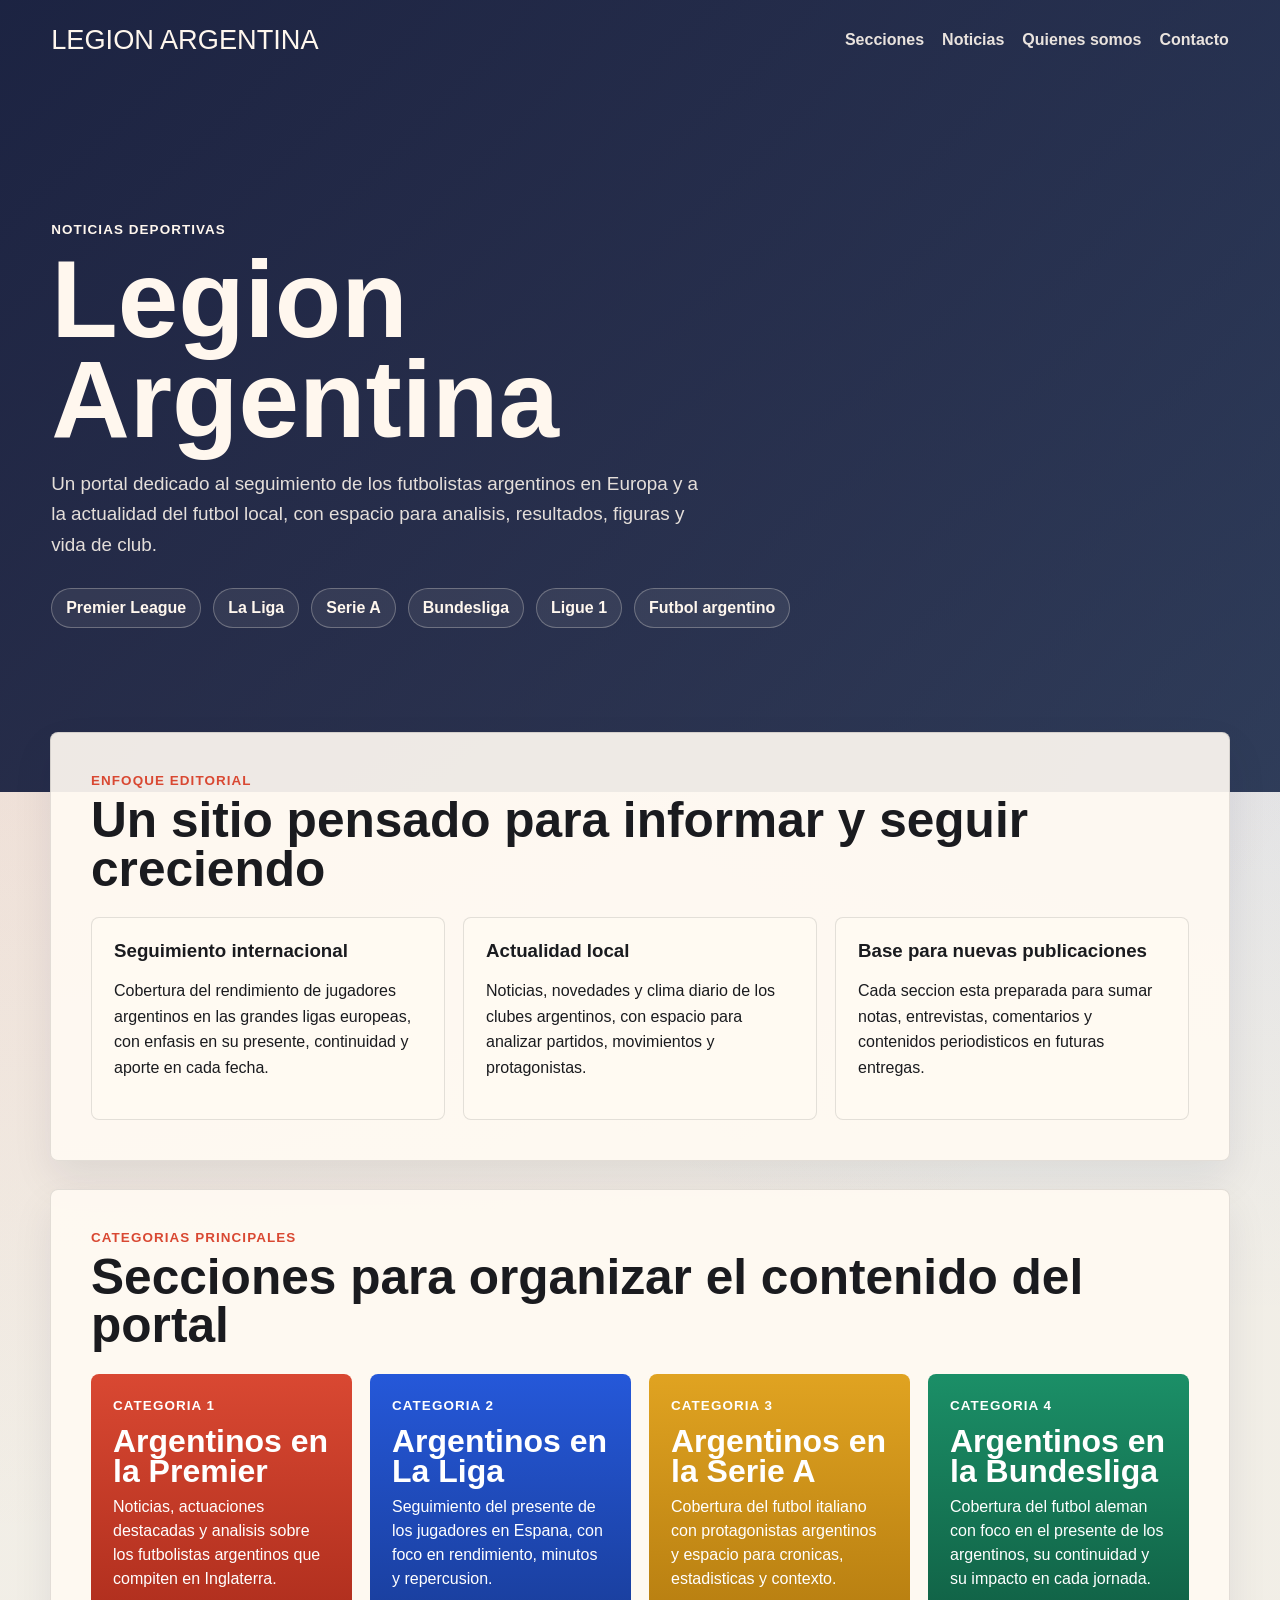
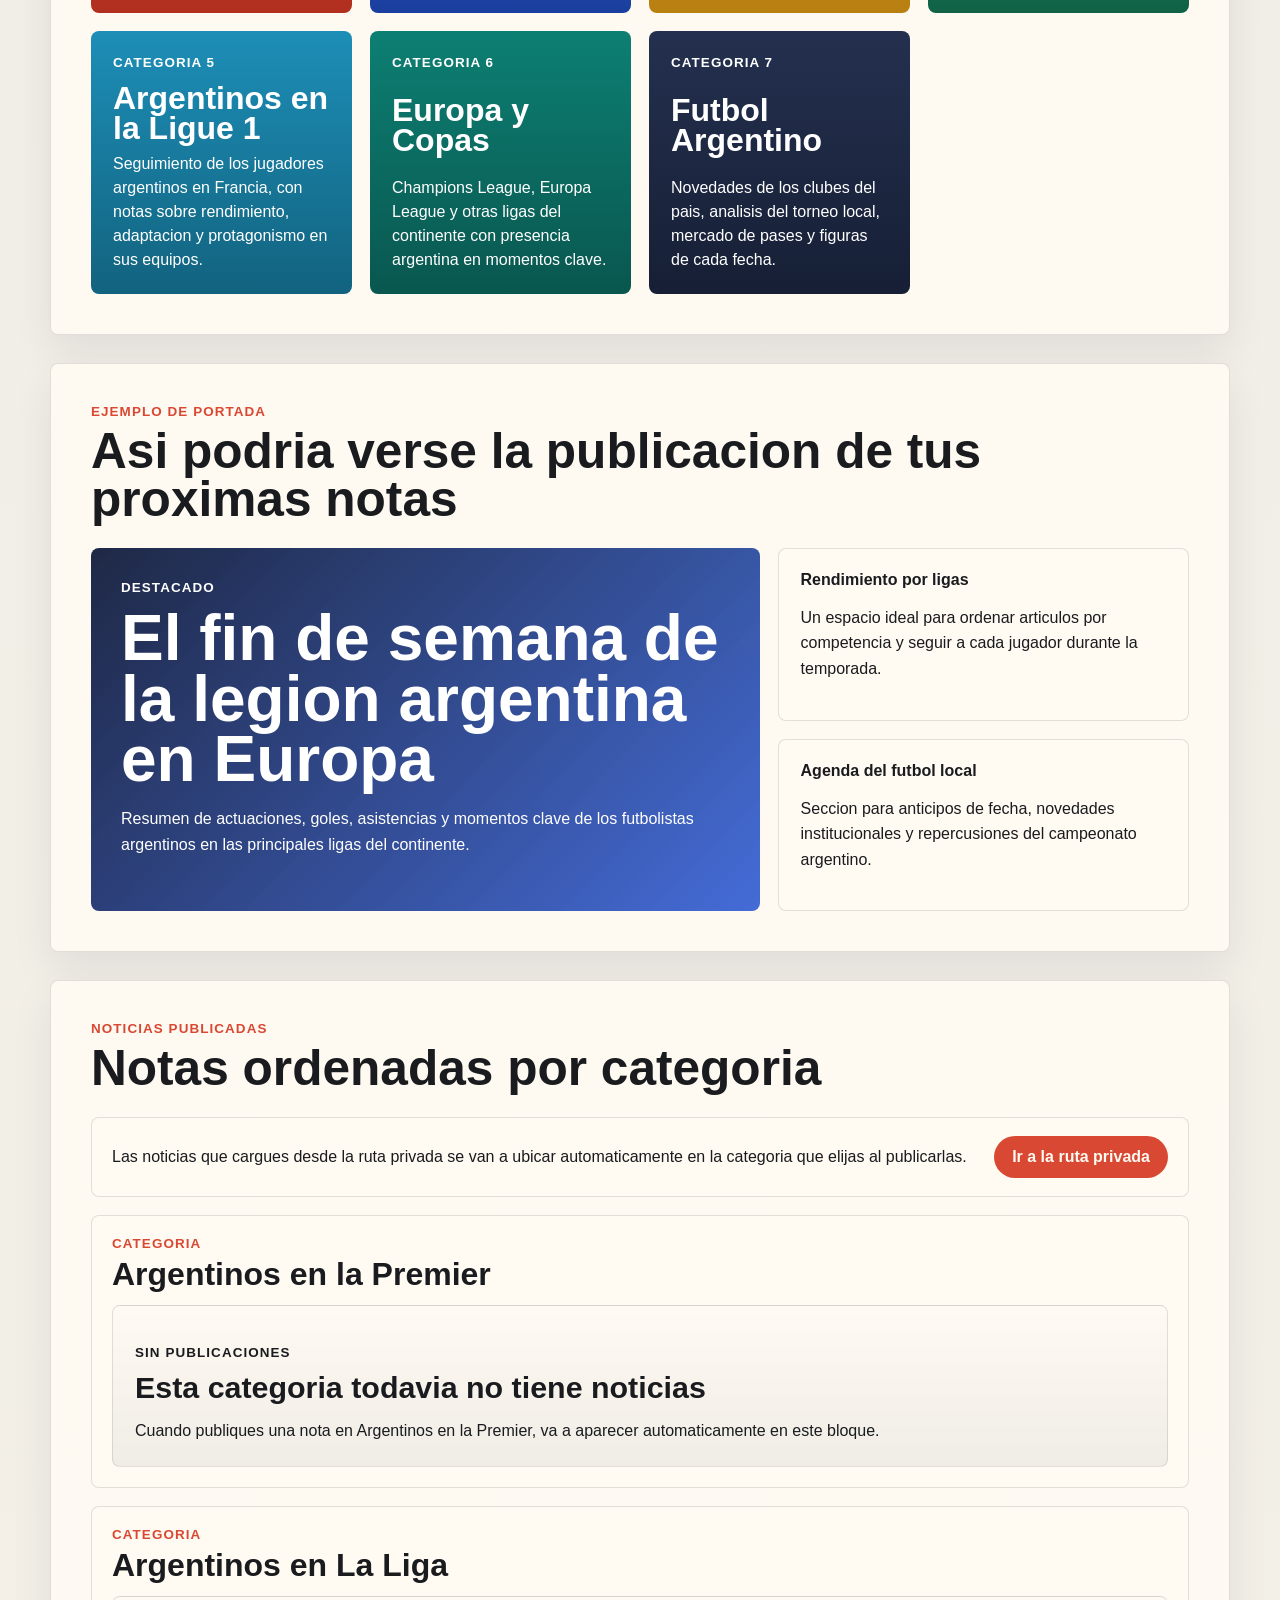
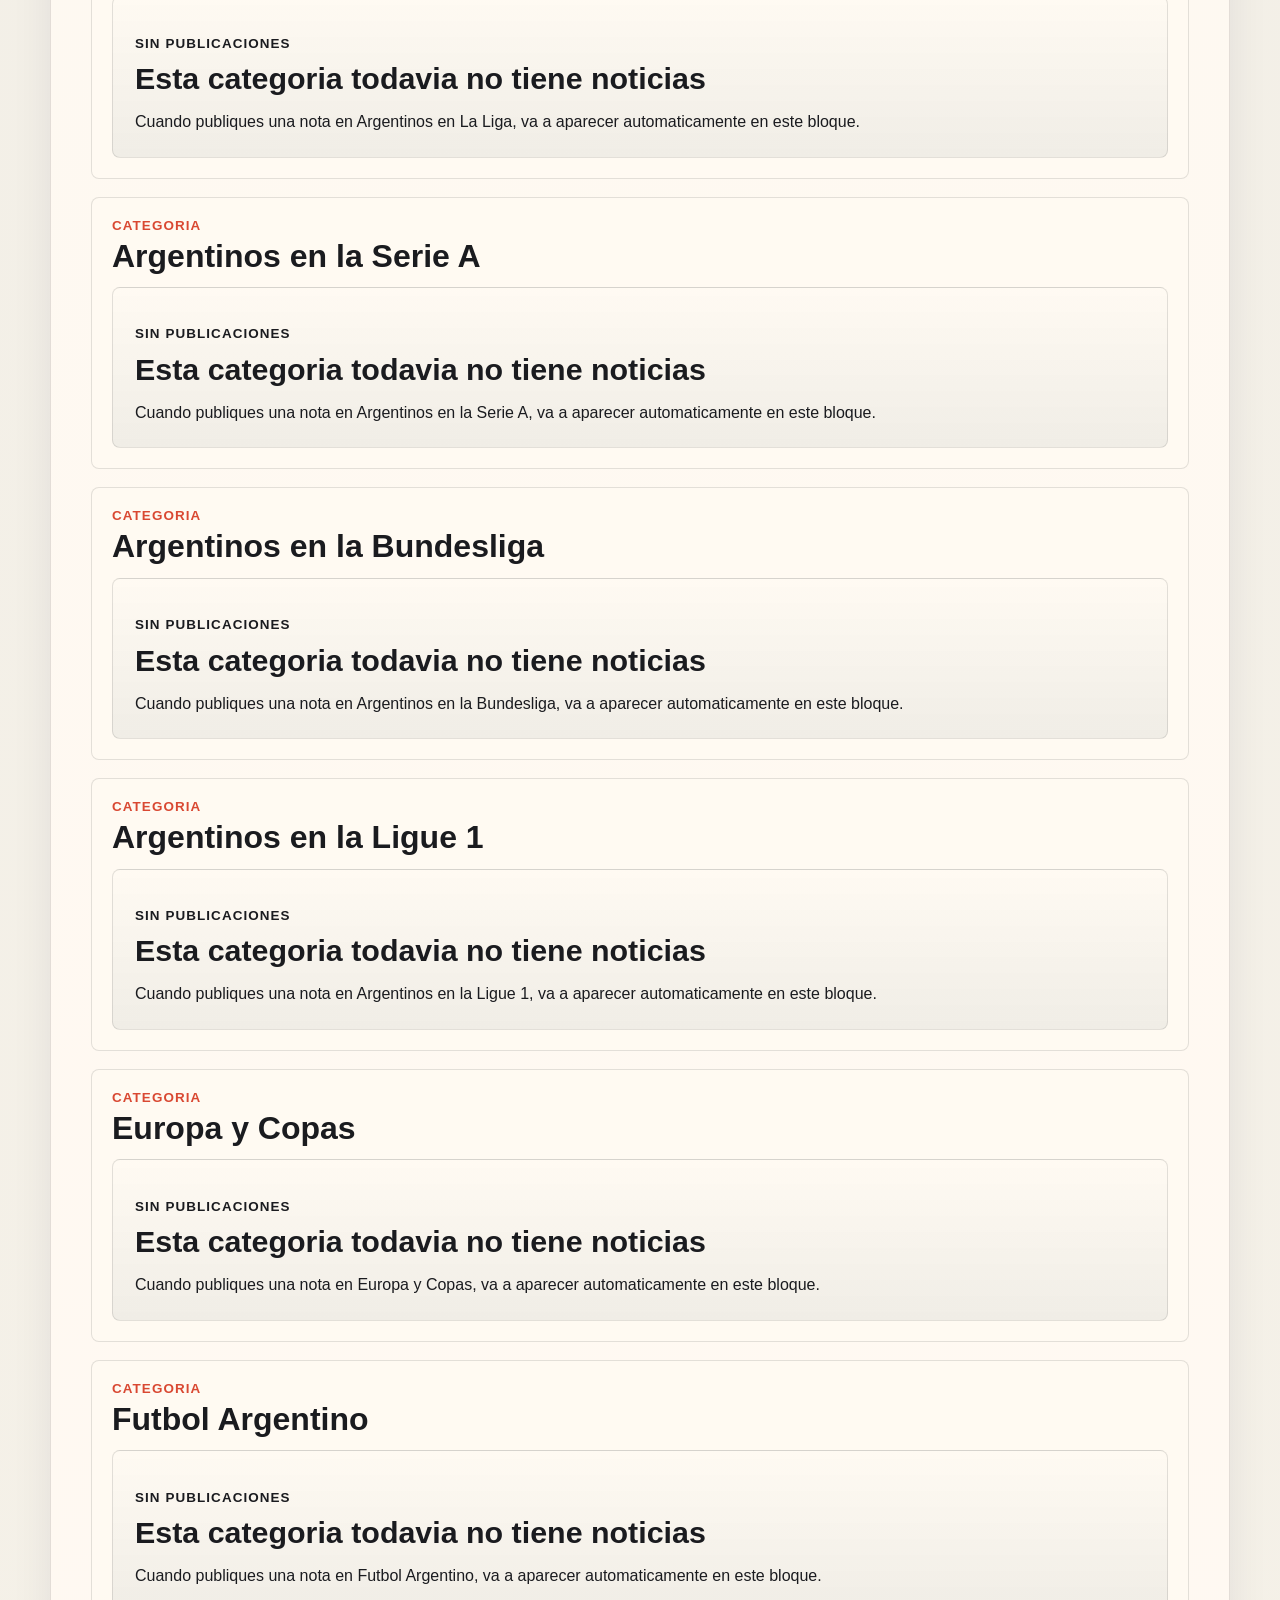
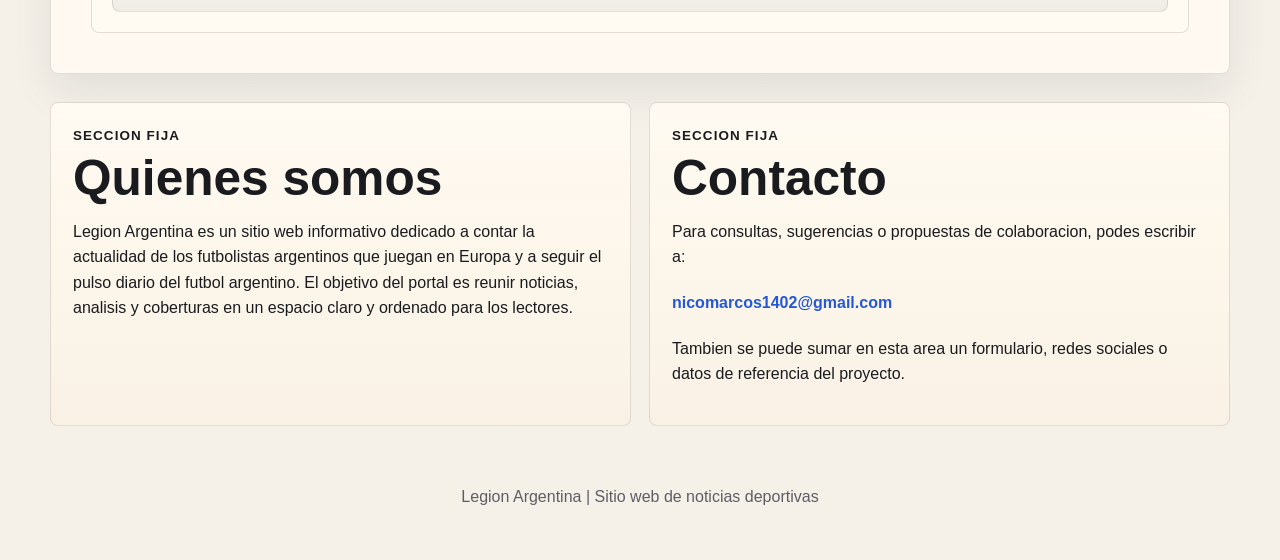
==== index.html @ 640a47e2 "Add files via upload" ====
<!DOCTYPE html>
<html lang="es">
  <head>
    <meta charset="UTF-8" />
    <meta name="viewport" content="width=device-width, initial-scale=1.0" />
    <title>Legion Argentina</title>
    <link rel="stylesheet" href="styles.css" />
  </head>
  <body>
    <header class="hero" id="inicio">
      <nav class="topbar">
        <a class="brand" href="#inicio">Legion Argentina</a>
        <div class="nav-links">
          <a href="#secciones">Secciones</a>
          <a href="#noticias">Noticias</a>
          <a href="#quienes-somos">Quienes somos</a>
          <a href="#contacto">Contacto</a>
        </div>
      </nav>

      <div class="hero-content">
        <p class="eyebrow">Noticias deportivas</p>
        <h1>Legion Argentina</h1>
        <p class="lead">
          Un portal dedicado al seguimiento de los futbolistas argentinos en
          Europa y a la actualidad del futbol local, con espacio para analisis,
          resultados, figuras y vida de club.
        </p>
        <div class="hero-tags">
          <span>Premier League</span>
          <span>La Liga</span>
          <span>Serie A</span>
          <span>Bundesliga</span>
          <span>Ligue 1</span>
          <span>Futbol argentino</span>
        </div>
      </div>
    </header>

    <main>
      <section class="section intro">
        <div class="section-heading">
          <p class="section-kicker">Enfoque editorial</p>
          <h2>Un sitio pensado para informar y seguir creciendo</h2>
        </div>
        <div class="intro-grid">
          <article>
            <h3>Seguimiento internacional</h3>
            <p>
              Cobertura del rendimiento de jugadores argentinos en las grandes
              ligas europeas, con enfasis en su presente, continuidad y aporte
              en cada fecha.
            </p>
          </article>
          <article>
            <h3>Actualidad local</h3>
            <p>
              Noticias, novedades y clima diario de los clubes argentinos, con
              espacio para analizar partidos, movimientos y protagonistas.
            </p>
          </article>
          <article>
            <h3>Base para nuevas publicaciones</h3>
            <p>
              Cada seccion esta preparada para sumar notas, entrevistas,
              comentarios y contenidos periodisticos en futuras entregas.
            </p>
          </article>
        </div>
      </section>

      <section class="section" id="secciones">
        <div class="section-heading">
          <p class="section-kicker">Categorias principales</p>
          <h2>Secciones para organizar el contenido del portal</h2>
        </div>

        <div class="cards">
          <a class="card accent-red" href="#noticias-premier">
            <p class="card-label">Categoria 1</p>
            <h3>Argentinos en la Premier</h3>
            <p>
              Noticias, actuaciones destacadas y analisis sobre los futbolistas
              argentinos que compiten en Inglaterra.
            </p>
          </a>

          <a class="card accent-blue" href="#noticias-laliga">
            <p class="card-label">Categoria 2</p>
            <h3>Argentinos en La Liga</h3>
            <p>
              Seguimiento del presente de los jugadores en Espana, con foco en
              rendimiento, minutos y repercusion.
            </p>
          </a>

          <a class="card accent-gold" href="#noticias-seriea">
            <p class="card-label">Categoria 3</p>
            <h3>Argentinos en la Serie A</h3>
            <p>
              Cobertura del futbol italiano con protagonistas argentinos y
              espacio para cronicas, estadisticas y contexto.
            </p>
          </a>

          <a class="card accent-green" href="#noticias-bundesliga">
            <p class="card-label">Categoria 4</p>
            <h3>Argentinos en la Bundesliga</h3>
            <p>
              Cobertura del futbol aleman con foco en el presente de los
              argentinos, su continuidad y su impacto en cada jornada.
            </p>
          </a>

          <a class="card accent-sky" href="#noticias-ligue1">
            <p class="card-label">Categoria 5</p>
            <h3>Argentinos en la Ligue 1</h3>
            <p>
              Seguimiento de los jugadores argentinos en Francia, con notas
              sobre rendimiento, adaptacion y protagonismo en sus equipos.
            </p>
          </a>

          <a class="card accent-emerald" href="#noticias-europa">
            <p class="card-label">Categoria 6</p>
            <h3>Europa y Copas</h3>
            <p>
              Champions League, Europa League y otras ligas del continente con
              presencia argentina en momentos clave.
            </p>
          </a>

          <a class="card accent-ink" href="#noticias-argentina">
            <p class="card-label">Categoria 7</p>
            <h3>Futbol Argentino</h3>
            <p>
              Novedades de los clubes del pais, analisis del torneo local,
              mercado de pases y figuras de cada fecha.
            </p>
          </a>
        </div>
      </section>

      <section class="section featured">
        <div class="section-heading">
          <p class="section-kicker">Ejemplo de portada</p>
          <h2>Asi podria verse la publicacion de tus proximas notas</h2>
        </div>

        <div class="featured-layout">
          <article class="headline">
            <span class="headline-tag">Destacado</span>
            <h3>El fin de semana de la legion argentina en Europa</h3>
            <p>
              Resumen de actuaciones, goles, asistencias y momentos clave de los
              futbolistas argentinos en las principales ligas del continente.
            </p>
          </article>

          <div class="mini-notes">
            <article>
              <h4>Rendimiento por ligas</h4>
              <p>
                Un espacio ideal para ordenar articulos por competencia y seguir
                a cada jugador durante la temporada.
              </p>
            </article>
            <article>
              <h4>Agenda del futbol local</h4>
              <p>
                Seccion para anticipos de fecha, novedades institucionales y
                repercusiones del campeonato argentino.
              </p>
            </article>
          </div>
        </div>
      </section>

      <section class="section" id="noticias">
        <div class="section-heading">
          <p class="section-kicker">Noticias publicadas</p>
          <h2>Notas ordenadas por categoria</h2>
        </div>

        <div class="news-actions">
          <p>
            Las noticias que cargues desde la ruta privada se van a ubicar
            automaticamente en la categoria que elijas al publicarlas.
          </p>
          <a class="admin-route" href="admin.html">Ir a la ruta privada</a>
        </div>

        <div class="category-news-grid" id="category-news-grid">
          <section class="category-news-block" id="noticias-premier">
            <div class="category-news-head">
              <p class="section-kicker">Categoria</p>
              <h3>Argentinos en la Premier</h3>
            </div>
            <div class="news-list" data-category="Argentinos en la Premier"></div>
          </section>

          <section class="category-news-block" id="noticias-laliga">
            <div class="category-news-head">
              <p class="section-kicker">Categoria</p>
              <h3>Argentinos en La Liga</h3>
            </div>
            <div class="news-list" data-category="Argentinos en La Liga"></div>
          </section>

          <section class="category-news-block" id="noticias-seriea">
            <div class="category-news-head">
              <p class="section-kicker">Categoria</p>
              <h3>Argentinos en la Serie A</h3>
            </div>
            <div class="news-list" data-category="Argentinos en la Serie A"></div>
          </section>

          <section class="category-news-block" id="noticias-bundesliga">
            <div class="category-news-head">
              <p class="section-kicker">Categoria</p>
              <h3>Argentinos en la Bundesliga</h3>
            </div>
            <div class="news-list" data-category="Argentinos en la Bundesliga"></div>
          </section>

          <section class="category-news-block" id="noticias-ligue1">
            <div class="category-news-head">
              <p class="section-kicker">Categoria</p>
              <h3>Argentinos en la Ligue 1</h3>
            </div>
            <div class="news-list" data-category="Argentinos en la Ligue 1"></div>
          </section>

          <section class="category-news-block" id="noticias-europa">
            <div class="category-news-head">
              <p class="section-kicker">Categoria</p>
              <h3>Europa y Copas</h3>
            </div>
            <div class="news-list" data-category="Europa y Copas"></div>
          </section>

          <section class="category-news-block" id="noticias-argentina">
            <div class="category-news-head">
              <p class="section-kicker">Categoria</p>
              <h3>Futbol Argentino</h3>
            </div>
            <div class="news-list" data-category="Futbol Argentino"></div>
          </section>
        </div>
      </section>

      <section class="section about-contact">
        <div class="info-panel" id="quienes-somos">
          <p class="section-kicker">Seccion fija</p>
          <h2>Quienes somos</h2>
          <p>
            Legion Argentina es un sitio web informativo dedicado a contar la
            actualidad de los futbolistas argentinos que juegan en Europa y a
            seguir el pulso diario del futbol argentino. El objetivo del portal
            es reunir noticias, analisis y coberturas en un espacio claro y
            ordenado para los lectores.
          </p>
        </div>

        <div class="info-panel" id="contacto">
          <p class="section-kicker">Seccion fija</p>
          <h2>Contacto</h2>
          <p>
            Para consultas, sugerencias o propuestas de colaboracion, podes
            escribir a:
          </p>
          <a class="contact-link" href="mailto:nicomarcos1402@gmail.com">
            nicomarcos1402@gmail.com
          </a>
          <p class="contact-note">
            Tambien se puede sumar en esta area un formulario, redes sociales o
            datos de referencia del proyecto.
          </p>
        </div>
      </section>
    </main>

    <footer class="footer">
      <p>Legion Argentina | Sitio web de noticias deportivas</p>
    </footer>
    <script src="app.js"></script>
  </body>
</html>
---- styles.css ----
:root {
  --bg: #f5f1e8;
  --paper: #fffaf2;
  --ink: #1a1b1f;
  --muted: #5d5d66;
  --line: rgba(26, 27, 31, 0.12);
  --red: #d94832;
  --blue: #2558d9;
  --gold: #e0a321;
  --green: #1b8f67;
  --sky: #1d8eb7;
  --navy: #111c3d;
}

* {
  box-sizing: border-box;
}

html {
  scroll-behavior: smooth;
}

body {
  margin: 0;
  font-family: "Trebuchet MS", "Segoe UI", sans-serif;
  color: var(--ink);
  background:
    radial-gradient(circle at top left, rgba(217, 72, 50, 0.16), transparent 28%),
    radial-gradient(circle at top right, rgba(37, 88, 217, 0.16), transparent 24%),
    linear-gradient(180deg, #f0ede6 0%, var(--bg) 100%);
}

a {
  color: inherit;
  text-decoration: none;
}

.hero {
  min-height: 88vh;
  padding: 24px clamp(20px, 4vw, 52px) 48px;
  background:
    linear-gradient(135deg, rgba(17, 28, 61, 0.95), rgba(17, 28, 61, 0.82)),
    linear-gradient(120deg, rgba(217, 72, 50, 0.28), rgba(29, 142, 183, 0.22));
  color: #fff7ee;
  display: flex;
  flex-direction: column;
}

.topbar {
  display: flex;
  justify-content: space-between;
  align-items: center;
  gap: 24px;
  padding-bottom: 36px;
}

.brand,
h1,
h2,
h3,
h4 {
  font-family: Impact, Haettenschweiler, "Arial Narrow Bold", sans-serif;
  letter-spacing: 0;
}

.brand {
  font-size: 1.7rem;
  text-transform: uppercase;
}

.nav-links {
  display: flex;
  flex-wrap: wrap;
  gap: 18px;
  font-weight: 600;
}

.nav-links a {
  opacity: 0.9;
}

.hero-content {
  margin: auto 0;
  max-width: 760px;
}

.eyebrow,
.section-kicker,
.card-label,
.headline-tag {
  text-transform: uppercase;
  font-size: 0.84rem;
  font-weight: 700;
  letter-spacing: 0.08em;
}

h1 {
  margin: 10px 0 12px;
  font-size: clamp(3.6rem, 9vw, 6.8rem);
  line-height: 0.92;
}

.lead {
  max-width: 62ch;
  font-size: 1.18rem;
  line-height: 1.6;
  color: rgba(255, 247, 238, 0.88);
}

.hero-tags {
  display: flex;
  flex-wrap: wrap;
  gap: 12px;
  margin-top: 28px;
}

.hero-tags span {
  border: 1px solid rgba(255, 247, 238, 0.28);
  padding: 10px 14px;
  border-radius: 999px;
  background: rgba(255, 247, 238, 0.07);
  font-weight: 600;
}

main {
  width: min(1180px, calc(100% - 32px));
  margin: -60px auto 0;
}

.section {
  margin-bottom: 28px;
  padding: clamp(24px, 4vw, 40px);
  background: rgba(255, 250, 242, 0.92);
  border: 1px solid var(--line);
  border-radius: 8px;
  box-shadow: 0 18px 40px rgba(17, 28, 61, 0.08);
}

.section-heading {
  margin-bottom: 24px;
}

.section-kicker {
  color: var(--red);
  margin: 0 0 8px;
}

h2 {
  margin: 0;
  font-size: clamp(2rem, 4vw, 3.1rem);
  line-height: 0.98;
}

.intro-grid,
.cards,
.about-contact {
  display: grid;
  gap: 18px;
}

.intro-grid {
  grid-template-columns: repeat(auto-fit, minmax(220px, 1fr));
}

.intro-grid article,
.mini-notes article,
.info-panel {
  padding: 22px;
  background: var(--paper);
  border: 1px solid var(--line);
  border-radius: 8px;
}

.cards {
  grid-template-columns: repeat(auto-fit, minmax(210px, 1fr));
}

.card {
  min-height: 220px;
  padding: 22px;
  border-radius: 8px;
  color: white;
  display: flex;
  flex-direction: column;
  justify-content: space-between;
  transition: transform 180ms ease, box-shadow 180ms ease;
}

.card h3 {
  margin: 10px 0 8px;
  font-size: 2rem;
  line-height: 0.95;
}

.card p {
  margin: 0;
  line-height: 1.5;
}

.card:hover {
  transform: translateY(-4px);
  box-shadow: 0 14px 26px rgba(17, 28, 61, 0.16);
}

.accent-red {
  background: linear-gradient(180deg, #d94832, #b02f1e);
}

.accent-blue {
  background: linear-gradient(180deg, #2558d9, #1a3f9e);
}

.accent-gold {
  background: linear-gradient(180deg, #e0a321, #b87f11);
}

.accent-green {
  background: linear-gradient(180deg, #1b8f67, #116246);
}

.accent-sky {
  background: linear-gradient(180deg, #1d8eb7, #12637f);
}

.accent-emerald {
  background: linear-gradient(180deg, #0d7f73, #09574f);
}

.accent-ink {
  background: linear-gradient(180deg, #24304f, #161f35);
}

.featured-layout {
  display: grid;
  grid-template-columns: minmax(0, 1.3fr) minmax(280px, 0.8fr);
  gap: 18px;
}

.news-actions {
  display: flex;
  justify-content: space-between;
  align-items: center;
  gap: 18px;
  margin-bottom: 18px;
  padding: 18px 20px;
  background: var(--paper);
  border: 1px solid var(--line);
  border-radius: 8px;
}

.news-actions p {
  margin: 0;
  line-height: 1.5;
}

.admin-route,
button,
.secondary-button,
.delete-button {
  border: 0;
  border-radius: 999px;
  padding: 12px 18px;
  font: inherit;
  font-weight: 700;
  cursor: pointer;
}

.admin-route,
button {
  background: var(--red);
  color: #fffaf2;
}

.secondary-button {
  background: rgba(36, 48, 79, 0.1);
  color: var(--ink);
}

.delete-button {
  background: rgba(217, 72, 50, 0.12);
  color: var(--red);
  padding: 10px 14px;
}

.news-list,
.saved-news-list {
  display: grid;
  grid-template-columns: repeat(auto-fit, minmax(240px, 1fr));
  gap: 18px;
}

.category-news-grid {
  display: grid;
  gap: 18px;
}

.category-news-block {
  padding: 20px;
  background: var(--paper);
  border: 1px solid var(--line);
  border-radius: 8px;
}

.category-news-head {
  margin-bottom: 16px;
}

.category-news-head h3 {
  margin: 0;
  font-size: 2rem;
  line-height: 0.95;
}

.news-item,
.saved-item {
  padding: 22px;
  background: var(--paper);
  border: 1px solid var(--line);
  border-radius: 8px;
}

.news-image,
.image-preview img {
  width: 100%;
  aspect-ratio: 16 / 9;
  object-fit: cover;
  border-radius: 8px;
  display: block;
  margin-bottom: 14px;
}

.news-item h3,
.saved-item h3,
.news-item h4 {
  margin: 10px 0 8px;
  font-size: 1.9rem;
  line-height: 0.95;
}

.news-item p,
.saved-item p {
  margin-bottom: 0;
  line-height: 1.6;
}

.placeholder-news {
  background: linear-gradient(180deg, rgba(255, 250, 242, 0.96), rgba(240, 237, 230, 1));
}

.headline,
.mini-notes {
  min-height: 100%;
}

.headline {
  padding: 30px;
  border-radius: 8px;
  color: white;
  background:
    linear-gradient(135deg, rgba(17, 28, 61, 0.94), rgba(37, 88, 217, 0.85)),
    linear-gradient(180deg, rgba(224, 163, 33, 0.2), rgba(217, 72, 50, 0.2));
}

.headline h3 {
  margin: 12px 0 14px;
  font-size: clamp(2.4rem, 5vw, 4rem);
  line-height: 0.95;
}

.headline p,
.mini-notes p,
.info-panel p,
.intro-grid p {
  line-height: 1.6;
  color: inherit;
}

.mini-notes {
  display: grid;
  gap: 18px;
}

.mini-notes h4,
.intro-grid h3,
.info-panel h2 {
  margin: 0 0 8px;
}

.about-contact {
  grid-template-columns: repeat(auto-fit, minmax(280px, 1fr));
  background: transparent;
  padding: 0;
  border: 0;
  box-shadow: none;
}

.info-panel {
  background:
    linear-gradient(180deg, rgba(255, 250, 242, 0.94), rgba(249, 241, 228, 0.98));
}

.contact-link {
  display: inline-block;
  margin: 8px 0;
  font-weight: 700;
  color: var(--blue);
}

.contact-note {
  color: var(--muted);
}

.footer {
  padding: 18px 20px 38px;
  text-align: center;
  color: var(--muted);
}

.admin-body {
  min-height: 100vh;
}

.admin-shell {
  width: min(960px, calc(100% - 24px));
  margin: 32px auto;
}

.admin-panel {
  padding: clamp(24px, 4vw, 40px);
  background: rgba(255, 250, 242, 0.94);
  border: 1px solid var(--line);
  border-radius: 8px;
  box-shadow: 0 18px 40px rgba(17, 28, 61, 0.08);
}

.admin-intro {
  max-width: 62ch;
  line-height: 1.6;
}

.login-box,
.news-form {
  display: grid;
  gap: 12px;
}

.login-box,
.editor-box,
.saved-news {
  margin-top: 24px;
}

.editor-head {
  display: flex;
  justify-content: space-between;
  align-items: center;
  gap: 16px;
  margin-bottom: 14px;
}

.news-form input,
.news-form textarea,
.news-form select,
.login-box input {
  width: 100%;
  padding: 12px 14px;
  border: 1px solid var(--line);
  border-radius: 8px;
  background: white;
  font: inherit;
}

.status-message {
  min-height: 24px;
  margin: 0;
  color: var(--red);
  font-weight: 600;
}

.back-link {
  display: inline-block;
  margin-top: 24px;
  font-weight: 700;
  color: var(--blue);
}

.image-preview {
  padding: 10px;
  background: var(--paper);
  border: 1px solid var(--line);
  border-radius: 8px;
}

.hidden {
  display: none;
}

@media (max-width: 840px) {
  .hero {
    min-height: auto;
    padding-bottom: 36px;
  }

  .topbar {
    flex-direction: column;
    align-items: flex-start;
  }

  .featured-layout {
    grid-template-columns: 1fr;
  }

  .news-actions,
  .editor-head {
    flex-direction: column;
    align-items: flex-start;
  }
}

@media (max-width: 560px) {
  main {
    width: min(100% - 20px, 1180px);
    margin-top: -32px;
  }

  .section {
    padding: 22px 16px;
  }

  .hero-tags span {
    width: 100%;
    text-align: center;
  }
}
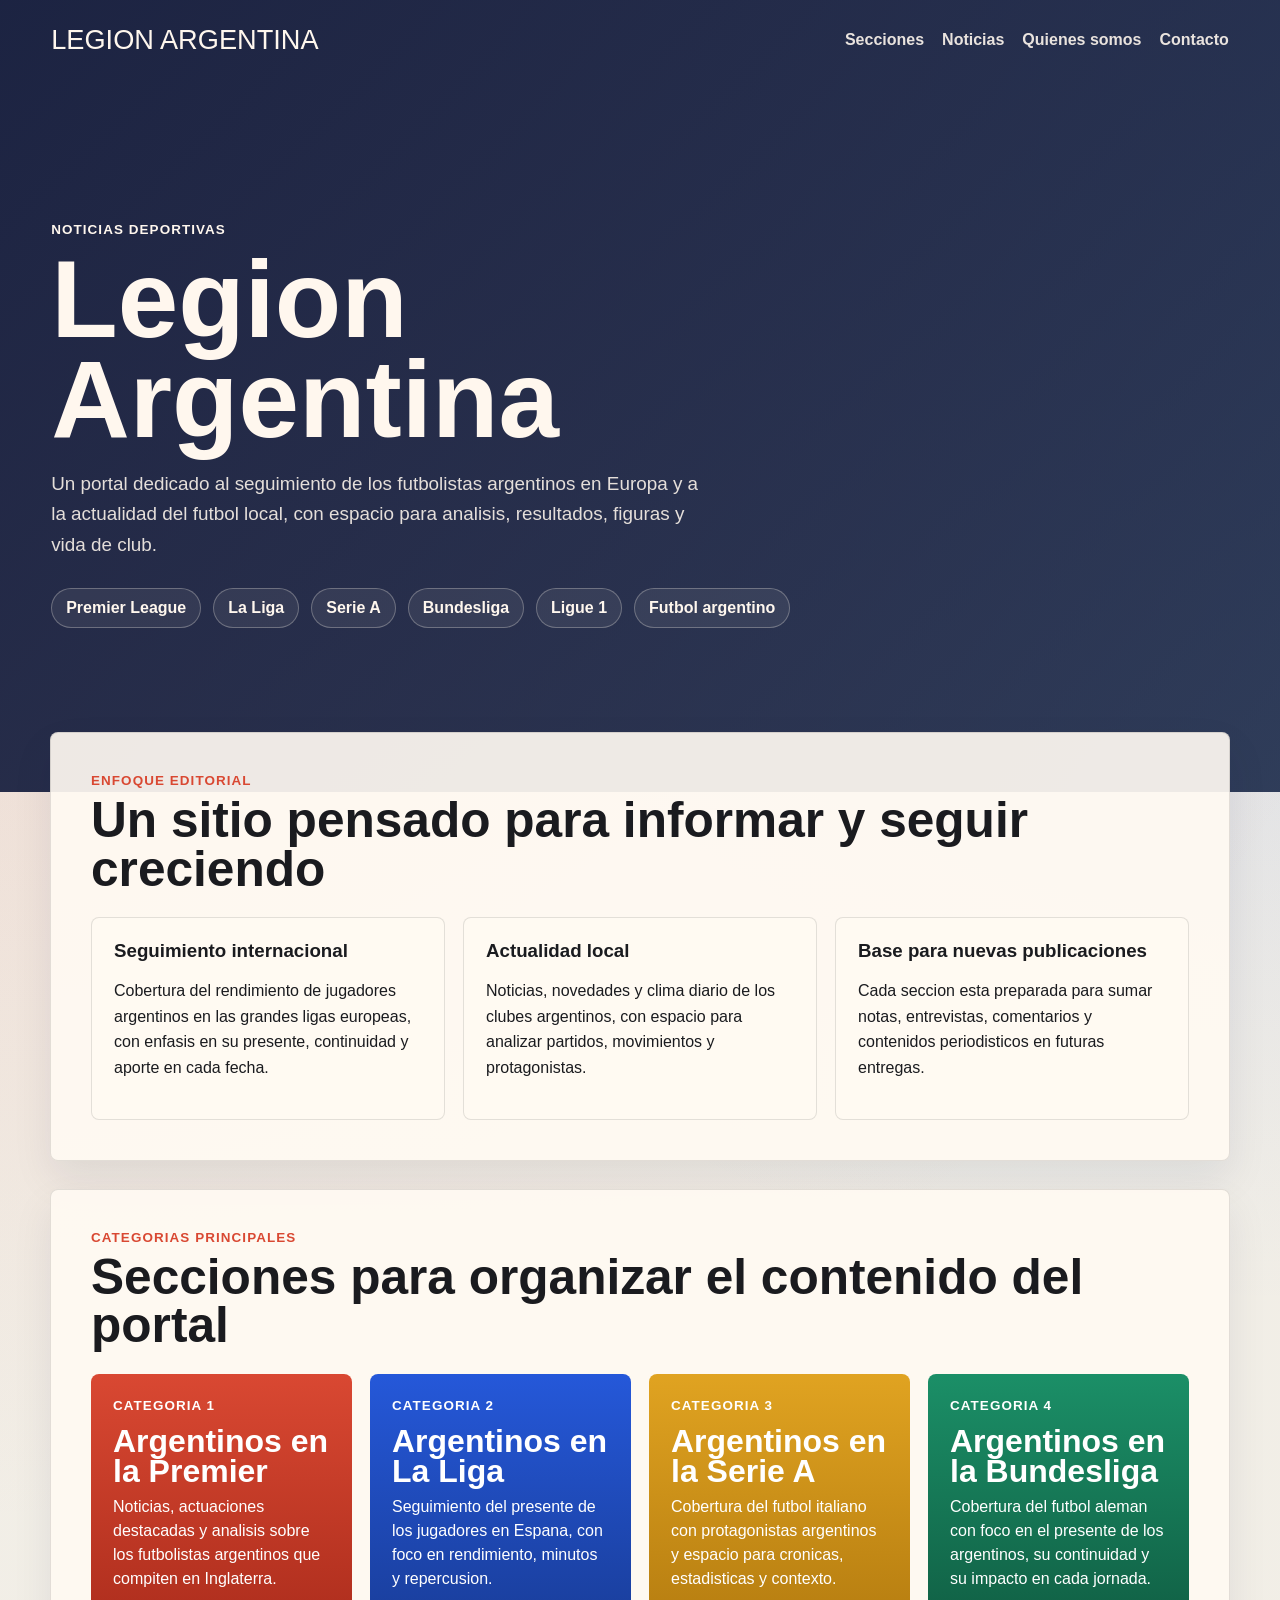
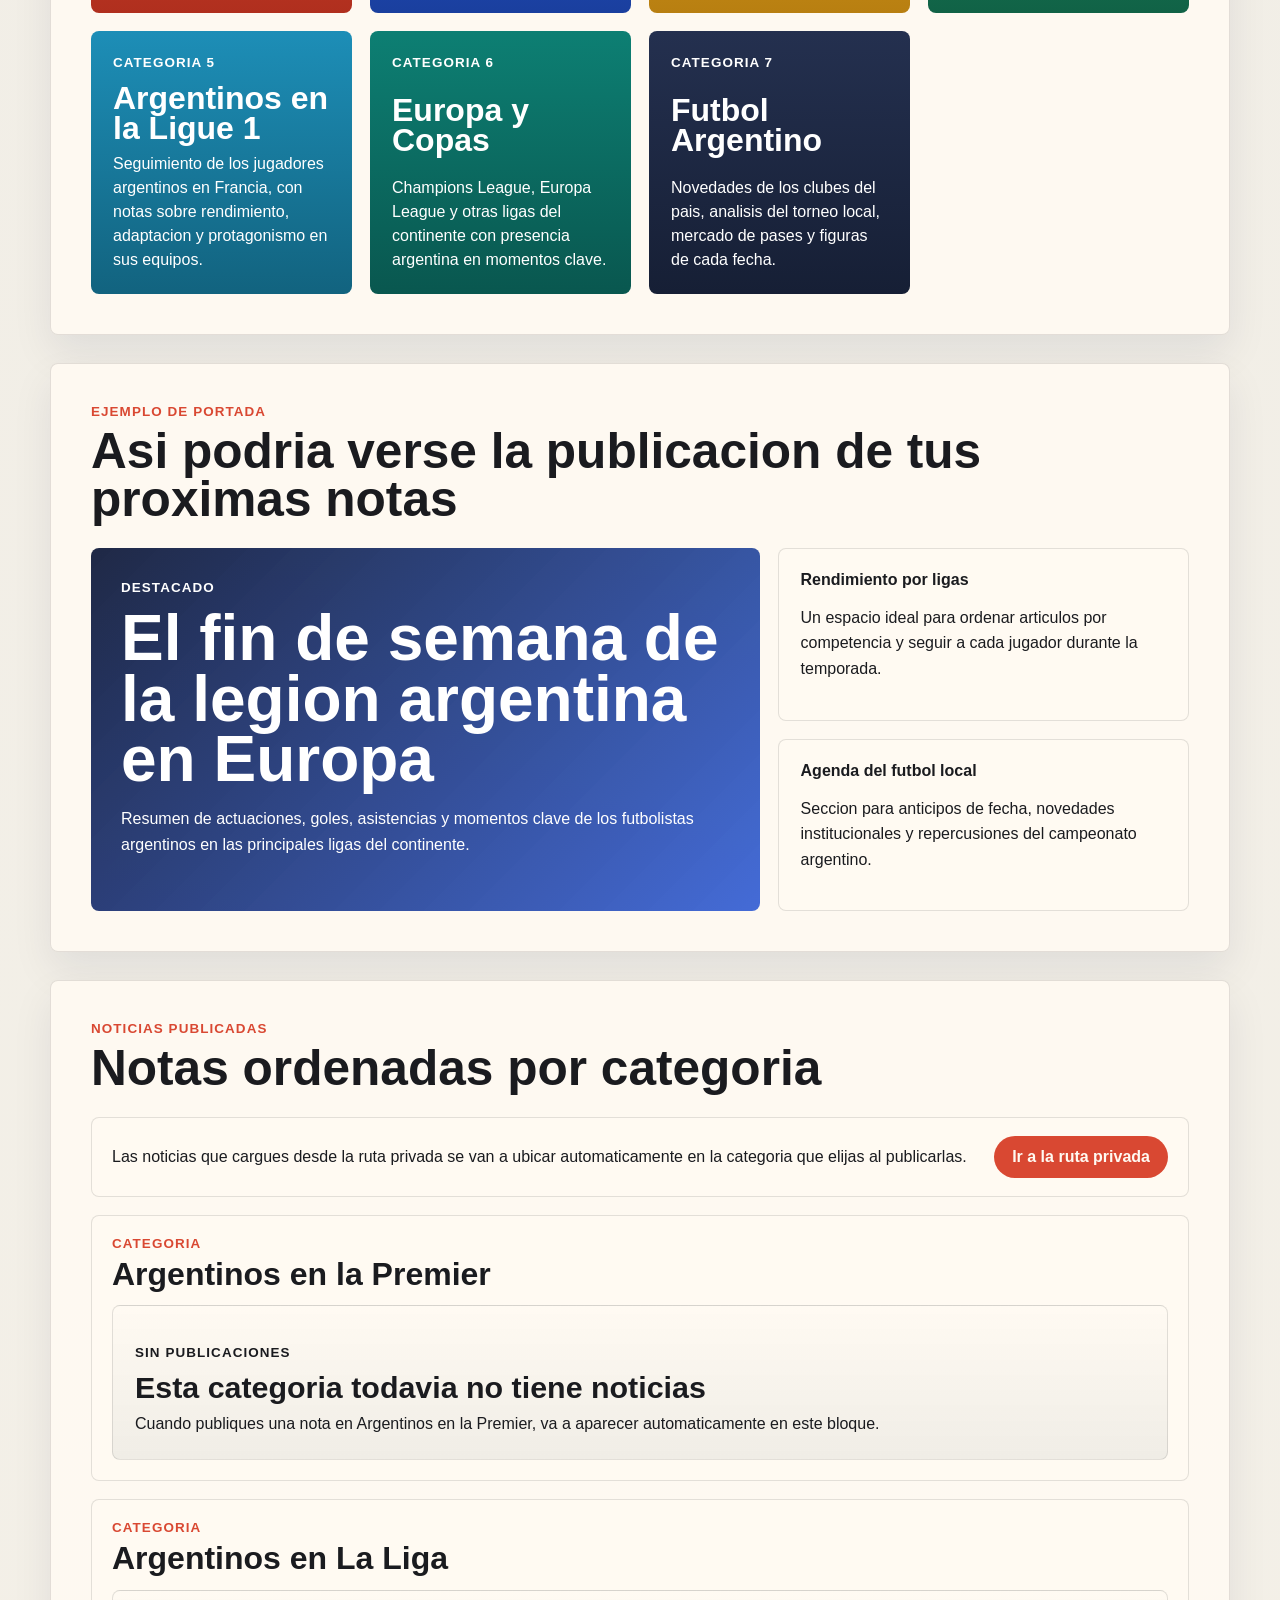
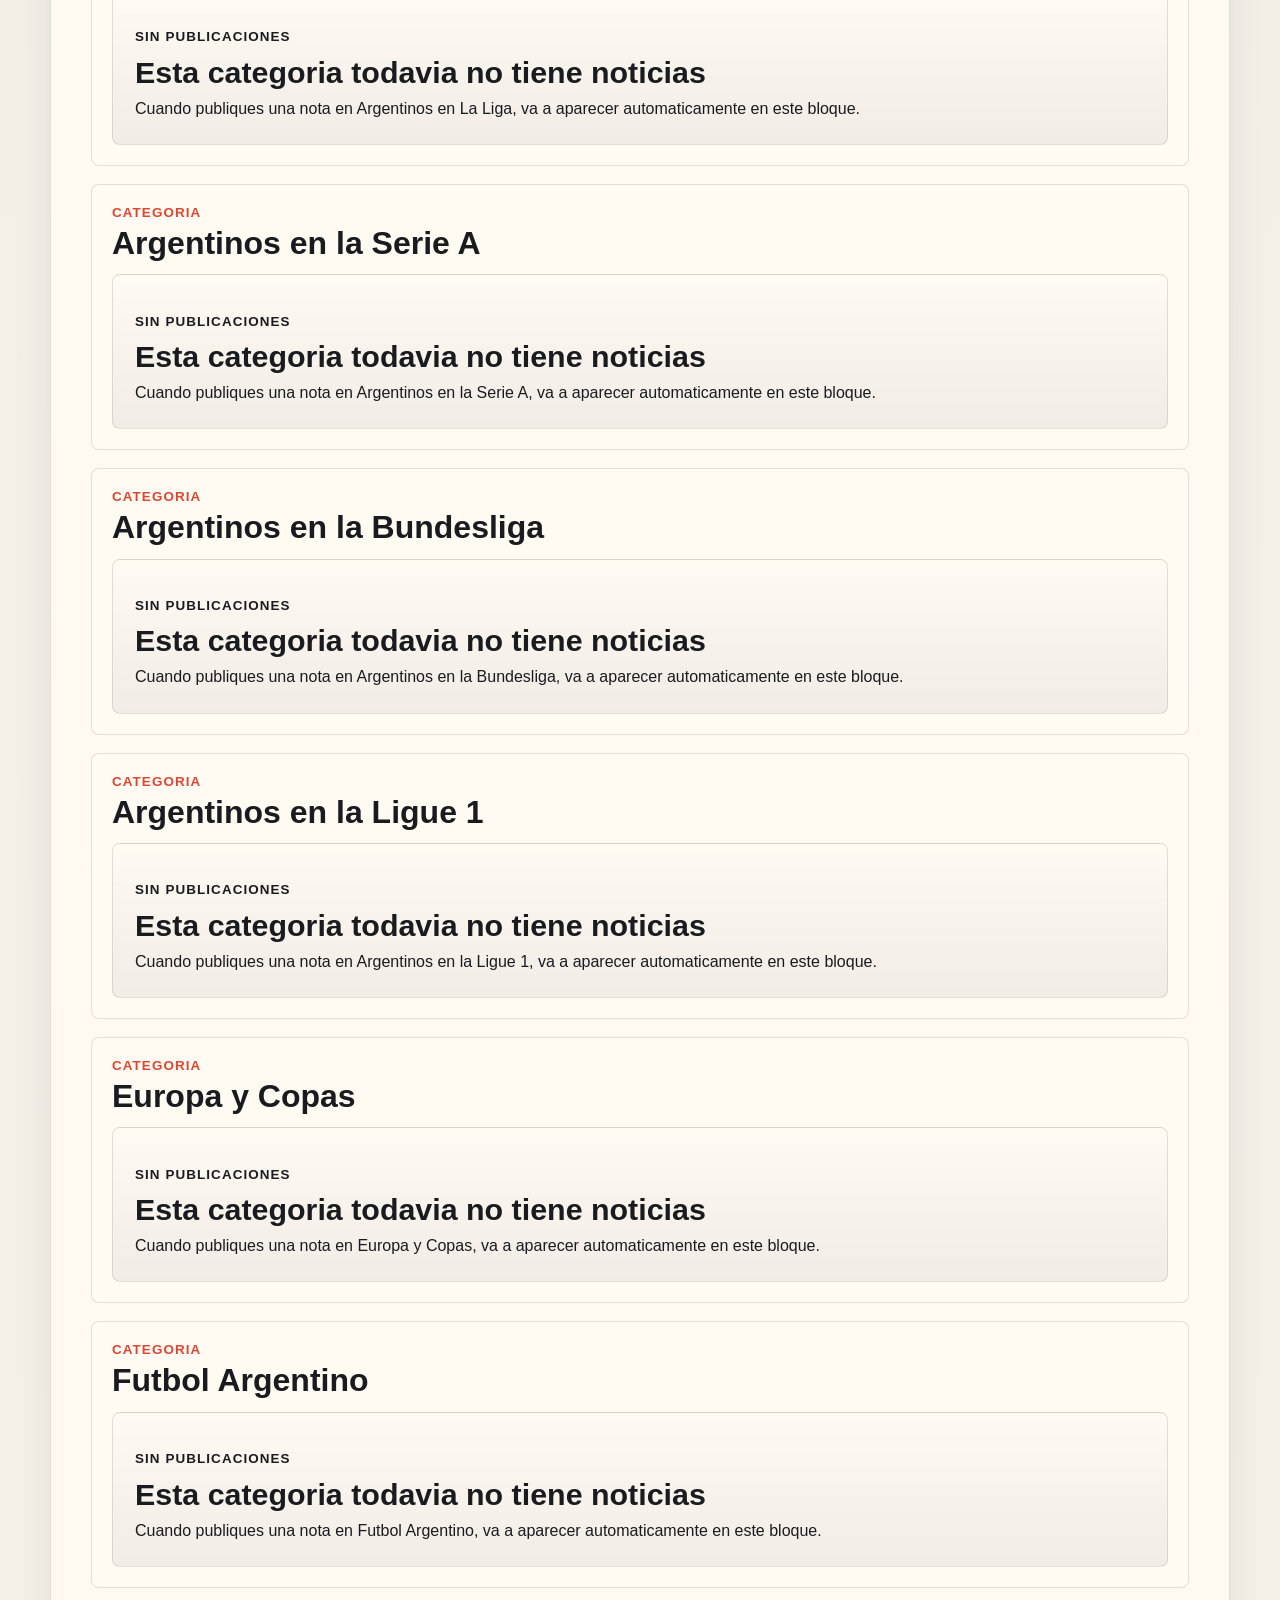
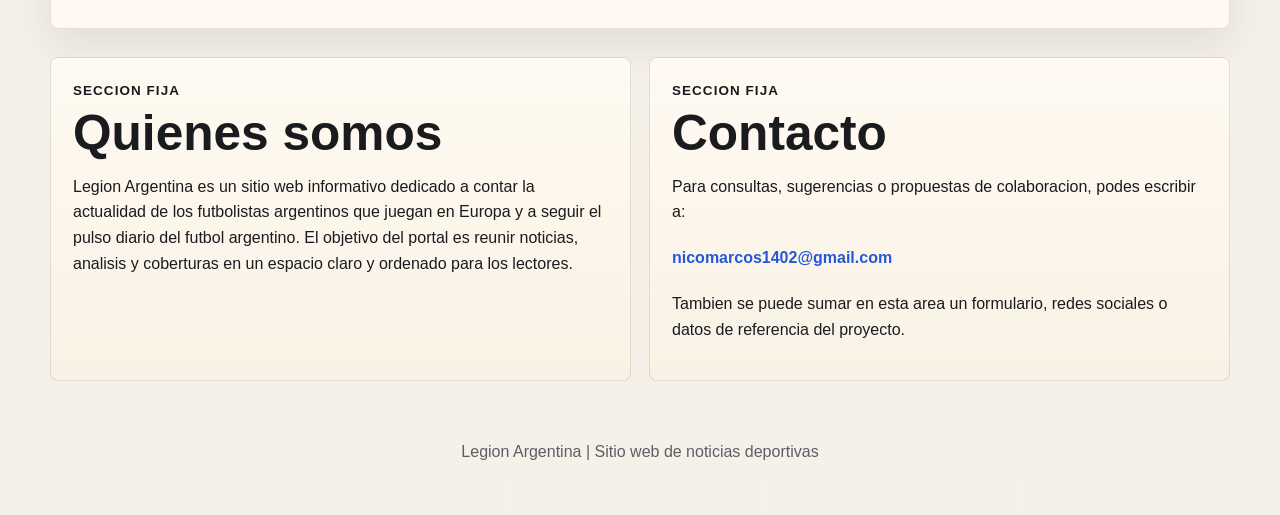
==== commit 29fbf579: "Add files via upload" ====
--- a/index.html
+++ b/index.html
@@ -283,6 +283,20 @@
     <footer class="footer">
       <p>Legion Argentina | Sitio web de noticias deportivas</p>
     </footer>
+
+    <div class="news-modal hidden" id="news-modal" aria-hidden="true">
+      <div class="news-modal-backdrop" id="news-modal-backdrop"></div>
+      <article class="news-modal-card">
+        <button class="news-modal-close" id="news-modal-close" type="button">
+          Cerrar
+        </button>
+        <p class="card-label" id="news-modal-category"></p>
+        <h2 id="news-modal-title"></h2>
+        <img class="news-modal-image hidden" id="news-modal-image" alt="" />
+        <div class="news-text news-modal-text" id="news-modal-text"></div>
+      </article>
+    </div>
+
     <script src="app.js"></script>
   </body>
 </html>
--- a/styles.css
+++ b/styles.css
@@ -30,6 +30,10 @@
     linear-gradient(180deg, #f0ede6 0%, var(--bg) 100%);
 }
 
+body.modal-open {
+  overflow: hidden;
+}
+
 a {
   color: inherit;
   text-decoration: none;
@@ -282,6 +286,17 @@
   padding: 10px 14px;
 }
 
+.edit-button {
+  border: 0;
+  border-radius: 999px;
+  padding: 10px 14px;
+  background: rgba(37, 88, 217, 0.12);
+  color: var(--blue);
+  font: inherit;
+  font-weight: 700;
+  cursor: pointer;
+}
+
 .news-list,
 .saved-news-list {
   display: grid;
@@ -317,6 +332,18 @@
   background: var(--paper);
   border: 1px solid var(--line);
   border-radius: 8px;
+}
+
+.clickable-news {
+  cursor: pointer;
+  transition: transform 180ms ease, box-shadow 180ms ease;
+}
+
+.clickable-news:hover,
+.clickable-news:focus {
+  transform: translateY(-3px);
+  box-shadow: 0 14px 28px rgba(17, 28, 61, 0.12);
+  outline: none;
 }
 
 .news-image,
@@ -343,6 +370,25 @@
   line-height: 1.6;
 }
 
+.news-text p {
+  margin: 0 0 12px;
+  line-height: 1.7;
+}
+
+.news-text p:last-child {
+  margin-bottom: 0;
+}
+
+.news-text ul,
+.news-text ol {
+  margin: 0 0 12px 22px;
+  padding: 0;
+}
+
+.news-text li {
+  margin-bottom: 8px;
+}
+
 .placeholder-news {
   background: linear-gradient(180deg, rgba(255, 250, 242, 0.96), rgba(240, 237, 230, 1));
 }
@@ -444,12 +490,58 @@
   gap: 12px;
 }
 
+.editor-toolbar {
+  display: grid;
+  grid-template-columns: repeat(auto-fit, minmax(110px, max-content));
+  gap: 12px;
+  align-items: center;
+  padding: 12px;
+  background: var(--paper);
+  border: 1px solid var(--line);
+  border-radius: 8px;
+}
+
+.tool-button {
+  min-width: 48px;
+  padding: 10px 14px;
+  background: rgba(36, 48, 79, 0.1);
+  color: var(--ink);
+}
+
+.rich-editor {
+  min-height: 220px;
+  padding: 16px;
+  border: 1px solid var(--line);
+  border-radius: 8px;
+  background: white;
+  line-height: 1.7;
+  overflow-wrap: break-word;
+}
+
+.rich-editor:focus {
+  outline: 2px solid rgba(37, 88, 217, 0.28);
+  outline-offset: 1px;
+}
+
+.rich-editor:empty::before {
+  content: attr(data-placeholder);
+  color: var(--muted);
+}
+
 .login-box,
 .editor-box,
 .saved-news {
   margin-top: 24px;
 }
 
+.form-actions,
+.saved-actions {
+  display: flex;
+  flex-wrap: wrap;
+  gap: 10px;
+  align-items: center;
+}
+
 .editor-head {
   display: flex;
   justify-content: space-between;
@@ -459,7 +551,6 @@
 }
 
 .news-form input,
-.news-form textarea,
 .news-form select,
 .login-box input {
   width: 100%;
@@ -477,6 +568,10 @@
   font-weight: 600;
 }
 
+.neutral-message {
+  color: var(--blue);
+}
+
 .back-link {
   display: inline-block;
   margin-top: 24px;
@@ -491,6 +586,50 @@
   border-radius: 8px;
 }
 
+.news-modal {
+  position: fixed;
+  inset: 0;
+  z-index: 50;
+  display: grid;
+  place-items: center;
+  padding: 20px;
+}
+
+.news-modal-backdrop {
+  position: absolute;
+  inset: 0;
+  background: rgba(17, 28, 61, 0.72);
+}
+
+.news-modal-card {
+  position: relative;
+  z-index: 1;
+  width: min(880px, 100%);
+  max-height: calc(100vh - 40px);
+  overflow: auto;
+  padding: 28px;
+  background: #fffaf2;
+  border-radius: 8px;
+  box-shadow: 0 18px 42px rgba(17, 28, 61, 0.28);
+}
+
+.news-modal-close {
+  margin-left: auto;
+  display: block;
+}
+
+.news-modal-image {
+  width: 100%;
+  aspect-ratio: 16 / 9;
+  object-fit: cover;
+  border-radius: 8px;
+  margin: 14px 0 18px;
+}
+
+.news-modal-text {
+  font-size: 1.05rem;
+}
+
 .hidden {
   display: none;
 }
